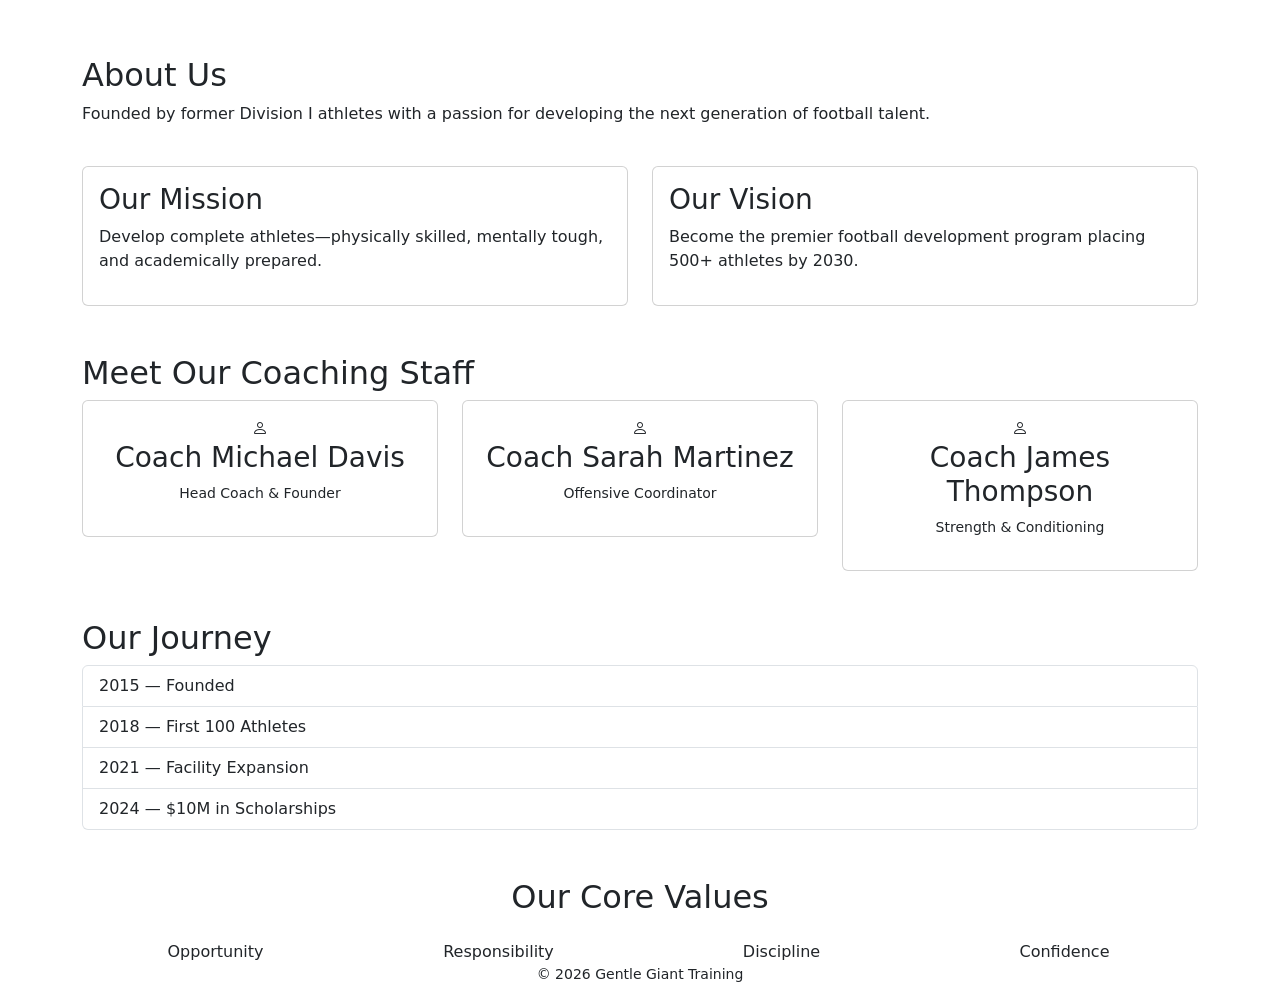
==== about.html @ e3b75d84 "creates the base of everything" ====
<!DOCTYPE html>
<html lang="en">
<head>
    <meta charset="UTF-8">
    <meta name="viewport" content="width=device-width, initial-scale=1.0">
    <title>Final-about-us</title>
    <link href="https://fonts.googleapis.com/css2?family=Inter:wght@300;400;600;700&display=swap" rel="stylesheet">
    <link href="https://cdn.jsdelivr.net/npm/bootstrap@5.3.3/dist/css/bootstrap.min.css" rel="stylesheet">
    <link href="https://cdn.jsdelivr.net/npm/bootstrap-icons@1.11.3/font/bootstrap-icons.css" rel="stylesheet">
</head>

<body>
    <nav class="navbar navbar-expand-lg">
  <div class="container">
    <a class="navbar-brand text-white fw-bold" href="index.html">The Gentle Giant</a>
  </div>
</nav>

<main class="section">
  <div class="container mw-900">
    <h2>About Us</h2>
    <p>Founded by former Division I athletes with a passion for developing the next generation of football talent.</p>

    <div class="row g-4 mt-2">
      <div class="col-md-6">
        <div class="card h-100"><div class="card-body"><h3>Our Mission</h3><p>Develop complete athletes—physically skilled, mentally tough, and academically prepared.</p></div></div>
      </div>
      <div class="col-md-6">
        <div class="card h-100"><div class="card-body"><h3>Our Vision</h3><p>Become the premier football development program placing 500+ athletes by 2030.</p></div></div>
      </div>
    </div>

    <h2 class="mt-5">Meet Our Coaching Staff</h2>
    <div class="row g-4">
      <div class="col-md-4"><div class="card text-center"><div class="card-body"><div class="icon mx-auto"><i class="bi bi-person"></i></div><h3>Coach Michael Davis</h3><p class="small">Head Coach & Founder</p></div></div></div>
      <div class="col-md-4"><div class="card text-center"><div class="card-body"><div class="icon mx-auto"><i class="bi bi-person"></i></div><h3>Coach Sarah Martinez</h3><p class="small">Offensive Coordinator</p></div></div></div>
      <div class="col-md-4"><div class="card text-center"><div class="card-body"><div class="icon mx-auto"><i class="bi bi-person"></i></div><h3>Coach James Thompson</h3><p class="small">Strength & Conditioning</p></div></div></div>
    </div>

    <h2 class="mt-5">Our Journey</h2>
    <ul class="list-group">
      <li class="list-group-item">2015 — Founded</li>
      <li class="list-group-item">2018 — First 100 Athletes</li>
      <li class="list-group-item">2021 — Facility Expansion</li>
      <li class="list-group-item">2024 — $10M in Scholarships</li>
    </ul>

    <h2 class="mt-5 text-center">Our Core Values</h2>
    <div class="row text-center g-3 mt-2">
      <div class="col">Opportunity</div>
      <div class="col">Responsibility</div>
      <div class="col">Discipline</div>
      <div class="col">Confidence</div>
    </div>
  </div>
</main>

<footer class="footer section-sm text-center"><div class="container"><div class="small">© 2026 Gentle Giant Training</div></div></footer>

</body>
</html>
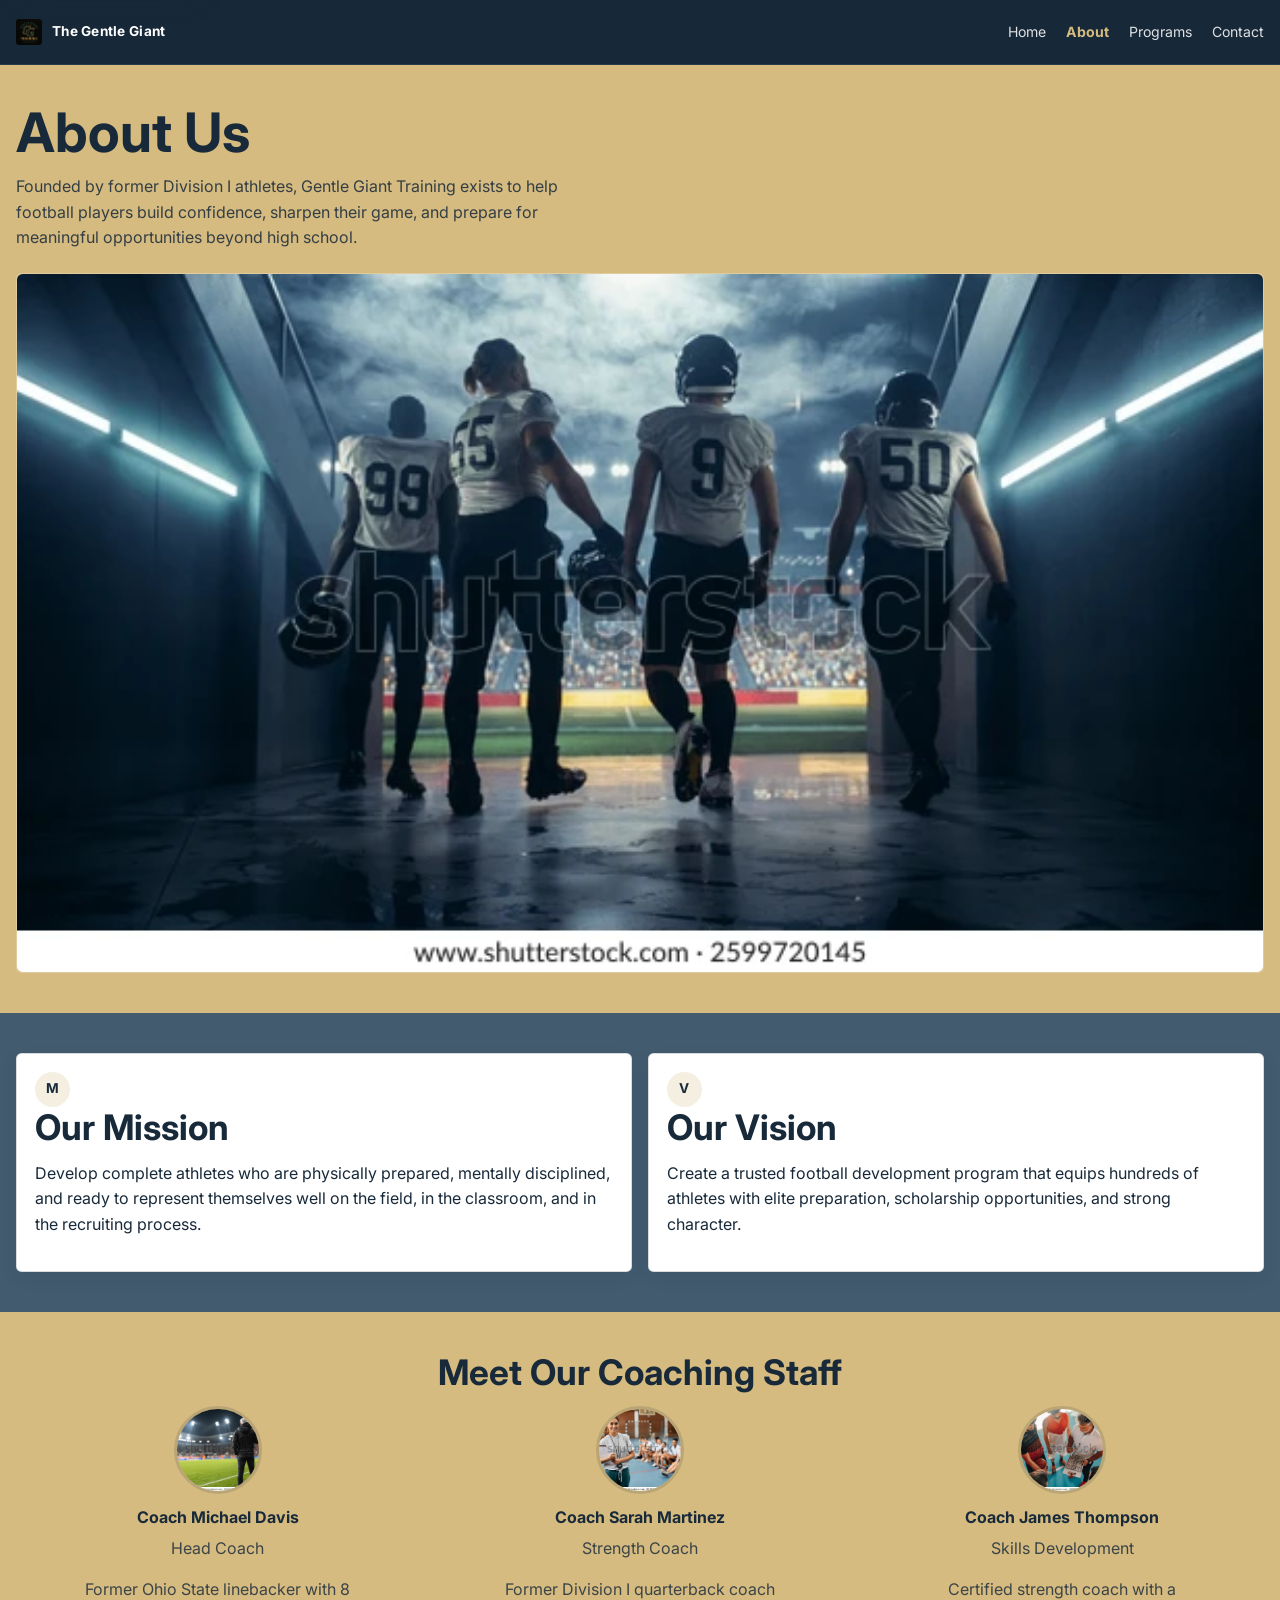
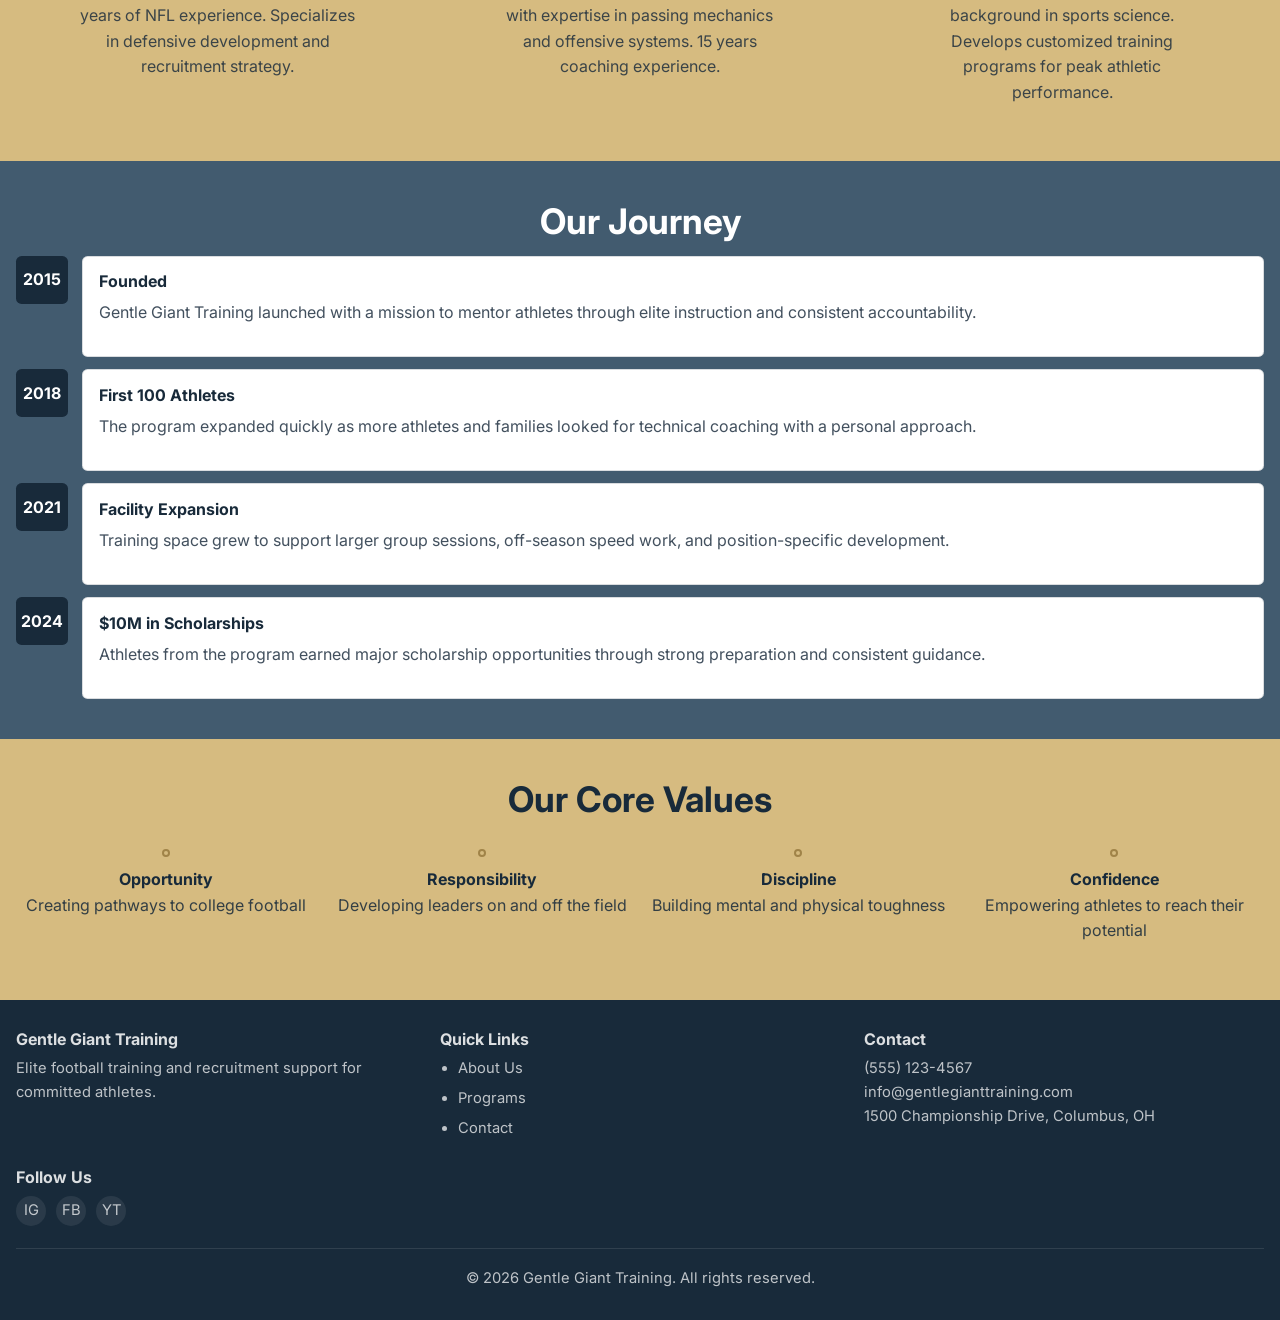
==== commit 5b7cbfbc: "adds a ton more content and fixes the placement of all the cards" ====
--- a/about.html
+++ b/about.html
@@ -1,61 +1,189 @@
-<!DOCTYPE html>
+﻿<!DOCTYPE html>
 <html lang="en">
 <head>
-    <meta charset="UTF-8">
-    <meta name="viewport" content="width=device-width, initial-scale=1.0">
-    <title>Final-about-us</title>
-    <link href="https://fonts.googleapis.com/css2?family=Inter:wght@300;400;600;700&display=swap" rel="stylesheet">
-    <link href="https://cdn.jsdelivr.net/npm/bootstrap@5.3.3/dist/css/bootstrap.min.css" rel="stylesheet">
-    <link href="https://cdn.jsdelivr.net/npm/bootstrap-icons@1.11.3/font/bootstrap-icons.css" rel="stylesheet">
+  <meta charset="UTF-8">
+  <meta name="viewport" content="width=device-width, initial-scale=1.0">
+  <title>About Us | Gentle Giant Training</title>
+  <meta name="description" content="Learn about Gentle Giant Training, our coaching mission, staff, athlete development philosophy, and core values.">
+  <link rel="preconnect" href="https://fonts.googleapis.com">
+  <link rel="preconnect" href="https://fonts.gstatic.com" crossorigin>
+  <link href="https://fonts.googleapis.com/css2?family=Inter:wght@400;500;600;700;800&display=swap" rel="stylesheet">
+  <link rel="stylesheet" href="css/main.css">
 </head>
+<body>
+  <a class="skip-link" href="#main-content">Skip to main content</a>
+  <header class="site-header">
+    <div class="header-inner">
+      <a class="brand" href="index.html" aria-label="Gentle Giant Training home">
+        <img src="images/gentlegiantlogo-og.jpg" alt="Gentle Giant Training logo">
+        <span>The Gentle Giant</span>
+      </a>
+      <button class="menu-toggle" type="button" aria-expanded="false" aria-controls="site-nav" aria-label="Open site navigation">
+        <span class="menu-toggle-line" aria-hidden="true"></span>
+      </button>
+      <nav id="site-nav" class="site-nav" aria-label="Primary navigation" data-open="false">
+        <ul>
+          <li><a href="index.html">Home</a></li>
+          <li><a aria-current="page" href="about.html">About</a></li>
+          <li><a href="programs.html">Programs</a></li>
+          <li><a href="contact.html">Contact</a></li>
+        </ul>
+      </nav>
+    </div>
+  </header>
 
-<body>
-    <nav class="navbar navbar-expand-lg">
-  <div class="container">
-    <a class="navbar-brand text-white fw-bold" href="index.html">The Gentle Giant</a>
-  </div>
-</nav>
+  <main id="main-content">
+    <section class="section band-accent">
+      <div class="container reveal">
+        <h1>About Us</h1>
+        <p class="lead">Founded by former Division I athletes, Gentle Giant Training exists to help football players build confidence, sharpen their game, and prepare for meaningful opportunities beyond high school.</p>
+        <div class="image-panel hero-strip reveal">
+          <img src="images/about-us-hero.webp" alt="Football athletes walking toward the field from a tunnel before competition">
+        </div>
+      </div>
+    </section>
 
-<main class="section">
-  <div class="container mw-900">
-    <h2>About Us</h2>
-    <p>Founded by former Division I athletes with a passion for developing the next generation of football talent.</p>
+    <section class="section band-dark">
+      <div class="container card-grid two-up">
+        <article class="card reveal">
+          <span class="icon-badge" aria-hidden="true">M</span>
+          <h2>Our Mission</h2>
+          <p>Develop complete athletes who are physically prepared, mentally disciplined, and ready to represent themselves well on the field, in the classroom, and in the recruiting process.</p>
+        </article>
+        <article class="card reveal">
+          <span class="icon-badge" aria-hidden="true">V</span>
+          <h2>Our Vision</h2>
+          <p>Create a trusted football development program that equips hundreds of athletes with elite preparation, scholarship opportunities, and strong character.</p>
+        </article>
+      </div>
+    </section>
 
-    <div class="row g-4 mt-2">
-      <div class="col-md-6">
-        <div class="card h-100"><div class="card-body"><h3>Our Mission</h3><p>Develop complete athletes—physically skilled, mentally tough, and academically prepared.</p></div></div>
+    <section class="section band-accent">
+      <div class="container">
+        <div class="section-centered reveal">
+          <h2>Meet Our Coaching Staff</h2>
+        </div>
+        <div class="coach-grid">
+          <article class="coach-card reveal">
+            <img src="images/coach-1.webp" alt="Head coach Michael Davis smiling in team gear">
+            <h3>Coach Michael Davis</h3>
+            <p>Head Coach</p>
+            <p>Former Ohio State linebacker with 8 years of NFL experience. Specializes in defensive development and recruitment strategy.</p>
+          </article>
+          <article class="coach-card reveal">
+            <img src="images/coach-2.webp" alt="Coach Sarah Martinez standing on the training field">
+            <h3>Coach Sarah Martinez</h3>
+            <p>Strength Coach</p>
+            <p>Former Division I quarterback coach with expertise in passing mechanics and offensive systems. 15 years coaching experience.</p>
+          </article>
+          <article class="coach-card reveal">
+            <img src="images/coach-3.webp" alt="Coach James Thompson leading a football drill session">
+            <h3>Coach James Thompson</h3>
+            <p>Skills Development</p>
+            <p>Certified strength coach with a background in sports science. Develops customized training programs for peak athletic performance.</p>
+          </article>
+        </div>
       </div>
-      <div class="col-md-6">
-        <div class="card h-100"><div class="card-body"><h3>Our Vision</h3><p>Become the premier football development program placing 500+ athletes by 2030.</p></div></div>
+    </section>
+
+    <section class="section band-dark">
+      <div class="container">
+        <div class="section-centered reveal">
+          <h2 class="section-title">Our Journey</h2>
+        </div>
+        <div class="timeline">
+          <article class="timeline-item reveal">
+            <div class="timeline-year">2015</div>
+            <div class="timeline-body">
+              <h3>Founded</h3>
+              <p>Gentle Giant Training launched with a mission to mentor athletes through elite instruction and consistent accountability.</p>
+            </div>
+          </article>
+          <article class="timeline-item reveal">
+            <div class="timeline-year">2018</div>
+            <div class="timeline-body">
+              <h3>First 100 Athletes</h3>
+              <p>The program expanded quickly as more athletes and families looked for technical coaching with a personal approach.</p>
+            </div>
+          </article>
+          <article class="timeline-item reveal">
+            <div class="timeline-year">2021</div>
+            <div class="timeline-body">
+              <h3>Facility Expansion</h3>
+              <p>Training space grew to support larger group sessions, off-season speed work, and position-specific development.</p>
+            </div>
+          </article>
+          <article class="timeline-item reveal">
+            <div class="timeline-year">2024</div>
+            <div class="timeline-body">
+              <h3>$10M in Scholarships</h3>
+              <p>Athletes from the program earned major scholarship opportunities through strong preparation and consistent guidance.</p>
+            </div>
+          </article>
+        </div>
       </div>
+    </section>
+
+    <section class="section band-accent">
+      <div class="container">
+        <div class="section-centered reveal">
+          <h2>Our Core Values</h2>
+        </div>
+        <div class="values-grid">
+          <div class="value-item reveal">
+            <strong>Opportunity</strong>
+            <p>Creating pathways to college football</p>
+          </div>
+          <div class="value-item reveal">
+            <strong>Responsibility</strong>
+            <p>Developing leaders on and off the field</p>
+          </div>
+          <div class="value-item reveal">
+            <strong>Discipline</strong>
+            <p>Building mental and physical toughness</p>
+          </div>
+          <div class="value-item reveal">
+            <strong>Confidence</strong>
+            <p>Empowering athletes to reach their potential</p>
+          </div>
+        </div>
+      </div>
+    </section>
+  </main>
+
+  <footer class="footer section-tight">
+    <div class="container footer-grid four-up">
+      <section>
+        <h2 class="visually-hidden">Company information</h2>
+        <h3>Gentle Giant Training</h3>
+        <p>Elite football training and recruitment support for committed athletes.</p>
+      </section>
+      <nav aria-label="Footer navigation">
+        <h3>Quick Links</h3>
+        <ul class="footer-links">
+          <li><a href="about.html">About Us</a></li>
+          <li><a href="programs.html">Programs</a></li>
+          <li><a href="contact.html">Contact</a></li>
+        </ul>
+      </nav>
+      <section>
+        <h3>Contact</h3>
+        <p><a href="tel:5551234567">(555) 123-4567</a><br><a href="mailto:info@gentlegianttraining.com">info@gentlegianttraining.com</a><br>1500 Championship Drive, Columbus, OH</p>
+      </section>
+      <section>
+        <h3>Follow Us</h3>
+        <ul class="social-list" aria-label="Social media links">
+          <li><a href="#" aria-label="Instagram">IG</a></li>
+          <li><a href="#" aria-label="Facebook">FB</a></li>
+          <li><a href="#" aria-label="YouTube">YT</a></li>
+        </ul>
+      </section>
     </div>
+    <div class="container copyright">
+      <small>&copy; 2026 Gentle Giant Training. All rights reserved.</small>
+    </div>
+  </footer>
 
-    <h2 class="mt-5">Meet Our Coaching Staff</h2>
-    <div class="row g-4">
-      <div class="col-md-4"><div class="card text-center"><div class="card-body"><div class="icon mx-auto"><i class="bi bi-person"></i></div><h3>Coach Michael Davis</h3><p class="small">Head Coach & Founder</p></div></div></div>
-      <div class="col-md-4"><div class="card text-center"><div class="card-body"><div class="icon mx-auto"><i class="bi bi-person"></i></div><h3>Coach Sarah Martinez</h3><p class="small">Offensive Coordinator</p></div></div></div>
-      <div class="col-md-4"><div class="card text-center"><div class="card-body"><div class="icon mx-auto"><i class="bi bi-person"></i></div><h3>Coach James Thompson</h3><p class="small">Strength & Conditioning</p></div></div></div>
-    </div>
-
-    <h2 class="mt-5">Our Journey</h2>
-    <ul class="list-group">
-      <li class="list-group-item">2015 — Founded</li>
-      <li class="list-group-item">2018 — First 100 Athletes</li>
-      <li class="list-group-item">2021 — Facility Expansion</li>
-      <li class="list-group-item">2024 — $10M in Scholarships</li>
-    </ul>
-
-    <h2 class="mt-5 text-center">Our Core Values</h2>
-    <div class="row text-center g-3 mt-2">
-      <div class="col">Opportunity</div>
-      <div class="col">Responsibility</div>
-      <div class="col">Discipline</div>
-      <div class="col">Confidence</div>
-    </div>
-  </div>
-</main>
-
-<footer class="footer section-sm text-center"><div class="container"><div class="small">© 2026 Gentle Giant Training</div></div></footer>
-
+  <script src="javascript/main.js"></script>
 </body>
-</html>+</html>
--- a/css/main.css
+++ b/css/main.css
@@ -0,0 +1,859 @@
+:root {
+  --primary: #182A3A;
+  --secondary: #425B6F;
+  --accent: #D6BB80;
+  --accent-dark: #A08348;
+  --white: #FFFFFF;
+  --muted: #7A7E74;
+  --surface: #F8F8F6;
+  --border: rgba(24, 42, 58, 0.16);
+  --shadow: 0 12px 30px rgba(24, 42, 58, 0.14);
+  --radius: 0.35rem;
+  --container: min(92rem, calc(100% - 2rem));
+}
+
+*,
+*::before,
+*::after {
+  box-sizing: border-box;
+}
+
+html {
+  scroll-behavior: smooth;
+}
+
+body {
+  margin: 0;
+  font-family: "Inter", sans-serif;
+  background: var(--primary);
+  color: var(--primary);
+  line-height: 1.6;
+}
+
+img {
+  display: block;
+  max-width: 100%;
+}
+
+a {
+  color: inherit;
+}
+
+a:hover {
+  color: var(--accent-dark);
+}
+
+:focus-visible {
+  outline: 3px solid var(--accent-dark);
+  outline-offset: 3px;
+}
+
+.visually-hidden {
+  position: absolute;
+  width: 1px;
+  height: 1px;
+  padding: 0;
+  margin: -1px;
+  overflow: hidden;
+  clip: rect(0, 0, 0, 0);
+  white-space: nowrap;
+  border: 0;
+}
+
+.skip-link {
+  position: absolute;
+  left: 1rem;
+  top: -4rem;
+  z-index: 1000;
+  padding: 0.75rem 1rem;
+  background: var(--white);
+  color: var(--primary);
+  border-radius: var(--radius);
+  text-decoration: none;
+  box-shadow: var(--shadow);
+}
+
+.skip-link:focus {
+  top: 1rem;
+}
+
+.site-header {
+  position: sticky;
+  top: 0;
+  z-index: 20;
+  background: rgba(24, 42, 58, 0.98);
+  border-bottom: 1px solid rgba(255, 255, 255, 0.08);
+}
+
+.header-inner,
+.container {
+  width: var(--container);
+  margin: 0 auto;
+}
+
+.header-inner {
+  display: flex;
+  align-items: center;
+  justify-content: space-between;
+  gap: 1rem;
+  min-height: 4rem;
+}
+
+.brand {
+  display: inline-flex;
+  align-items: center;
+  gap: 0.6rem;
+  text-decoration: none;
+  font-size: 0.85rem;
+  font-weight: 700;
+  letter-spacing: 0.02em;
+  color: var(--white);
+}
+
+.brand img {
+  width: 1.65rem;
+  border-radius: 0.2rem;
+}
+
+.menu-toggle {
+  display: inline-flex;
+  align-items: center;
+  justify-content: center;
+  width: 2.75rem;
+  height: 2.75rem;
+  padding: 0;
+  border: 1px solid rgba(255, 255, 255, 0.22);
+  border-radius: var(--radius);
+  background: transparent;
+  color: var(--white);
+}
+
+.menu-toggle-line {
+  display: block;
+  width: 1.25rem;
+  height: 2px;
+  background: currentColor;
+  position: relative;
+}
+
+.menu-toggle-line::before,
+.menu-toggle-line::after {
+  content: "";
+  position: absolute;
+  left: 0;
+  width: 1.25rem;
+  height: 2px;
+  background: currentColor;
+}
+
+.menu-toggle-line::before {
+  top: -0.35rem;
+}
+
+.menu-toggle-line::after {
+  top: 0.35rem;
+}
+
+.site-nav {
+  position: absolute;
+  top: calc(100% + 1px);
+  left: 0;
+  right: 0;
+  background: var(--primary);
+  border-bottom: 1px solid rgba(255, 255, 255, 0.08);
+  display: none;
+}
+
+.site-nav[data-open="true"] {
+  display: block;
+}
+
+.site-nav ul {
+  list-style: none;
+  margin: 0;
+  padding: 0.5rem 1rem 1rem;
+}
+
+.site-nav a {
+  display: block;
+  padding: 0.75rem 0;
+  font-size: 0.92rem;
+  text-decoration: none;
+  color: rgba(255, 255, 255, 0.86);
+}
+
+.site-nav a[aria-current="page"] {
+  font-weight: 700;
+  color: var(--accent);
+}
+
+.hero,
+.hero-banner,
+.band-accent {
+  background: var(--accent);
+}
+
+.band-dark {
+  background: var(--secondary);
+  color: var(--white);
+}
+
+.band-dark h1,
+.band-dark h2,
+.band-dark h3,
+.band-dark h4,
+.band-dark p,
+.band-dark li,
+.band-dark summary,
+.band-dark label,
+.band-dark strong,
+.band-dark span {
+  color: inherit;
+}
+
+.footer {
+  background: var(--primary);
+  color: rgba(255, 255, 255, 0.85);
+}
+
+.hero {
+  padding: 2.75rem 0 2.25rem;
+}
+
+.hero-grid {
+  display: grid;
+  gap: 1.5rem;
+  align-items: center;
+}
+
+.eyebrow {
+  display: inline-block;
+  margin-bottom: 0.6rem;
+  font-size: 0.78rem;
+  font-weight: 700;
+  text-transform: uppercase;
+  letter-spacing: 0.12em;
+  color: var(--accent-dark);
+}
+
+h1,
+h2,
+h3,
+h4,
+p {
+  margin-top: 0;
+}
+
+h1 {
+  margin-bottom: 0.85rem;
+  font-size: clamp(2rem, 5vw, 3.4rem);
+  line-height: 1.02;
+}
+
+h2 {
+  margin-bottom: 0.85rem;
+  font-size: clamp(1.45rem, 3vw, 2.2rem);
+  line-height: 1.15;
+}
+
+h3 {
+  margin-bottom: 0.55rem;
+  font-size: 1rem;
+  line-height: 1.25;
+}
+
+.lead {
+  max-width: 36rem;
+  color: rgba(24, 42, 58, 0.82);
+}
+
+.band-dark .lead {
+  color: rgba(255, 255, 255, 0.86);
+}
+
+.section {
+  padding: 2.5rem 0;
+}
+
+.section-tight {
+  padding: 1.8rem 0;
+}
+
+.section-title,
+.section-intro,
+.section-centered {
+  text-align: center;
+}
+
+.section-intro {
+  max-width: 44rem;
+  margin: 0 auto 1.4rem;
+  color: rgba(255, 255, 255, 0.82);
+}
+
+.band-accent .section-intro,
+.band-accent .section-title {
+  color: var(--primary);
+}
+
+.band-accent p,
+.band-accent li,
+.band-accent label,
+.band-accent summary {
+  color: rgba(24, 42, 58, 0.86);
+}
+
+.button,
+button,
+input,
+textarea,
+summary {
+  font: inherit;
+}
+
+.button {
+  display: inline-flex;
+  align-items: center;
+  justify-content: center;
+  min-width: 8rem;
+  padding: 0.8rem 1.25rem;
+  border: 1px solid transparent;
+  border-radius: 0.3rem;
+  background: var(--secondary);
+  color: var(--white);
+  text-decoration: none;
+  font-weight: 600;
+  transition: transform 180ms ease, background-color 180ms ease, border-color 180ms ease;
+}
+
+.button:hover,
+.button:focus-visible {
+  background: var(--primary);
+  color: var(--white);
+  transform: translateY(-1px);
+}
+
+.button-secondary {
+  background: var(--accent);
+  color: var(--primary);
+  border-color: rgba(24, 42, 58, 0.18);
+}
+
+.button-secondary:hover,
+.button-secondary:focus-visible {
+  background: var(--accent-dark);
+  color: var(--white);
+}
+
+.card-grid {
+  display: grid;
+  gap: 1rem;
+}
+
+.card {
+  background: var(--white);
+  border: 1px solid var(--border);
+  border-radius: var(--radius);
+  padding: 1.1rem;
+  box-shadow: 0 6px 16px rgba(24, 42, 58, 0.08);
+  color: var(--primary);
+}
+
+.band-dark .card,
+.band-dark .card h1,
+.band-dark .card h2,
+.band-dark .card h3,
+.band-dark .card h4,
+.band-dark .card p,
+.band-dark .card li,
+.band-dark .card summary,
+.band-dark .card label,
+.band-dark .card strong,
+.band-dark .card span {
+  color: var(--primary);
+}
+
+.feature-card,
+.program-card,
+.testimonial-card,
+.schedule-card,
+.pricing-card,
+.contact-card {
+  height: 100%;
+}
+
+.icon-badge {
+  width: 2.2rem;
+  height: 2.2rem;
+  display: inline-grid;
+  place-items: center;
+  border-radius: 50%;
+  background: rgba(214, 187, 128, 0.24);
+  color: var(--accent-dark);
+  font-size: 0.85rem;
+  font-weight: 700;
+}
+
+.stats {
+  display: grid;
+  gap: 1rem;
+  text-align: center;
+}
+
+.stat strong {
+  display: block;
+  font-size: clamp(1.5rem, 3vw, 2rem);
+}
+
+.stat span {
+  color: rgba(24, 42, 58, 0.72);
+  font-size: 0.92rem;
+}
+
+.band-dark .stat span {
+  color: rgba(255, 255, 255, 0.78);
+}
+
+.hero-media img,
+.image-panel img {
+  width: 100%;
+  height: 100%;
+  object-fit: cover;
+  border-radius: var(--radius);
+}
+
+.hero-media {
+  min-height: 16rem;
+  border: 4px solid rgba(255, 255, 255, 0.45);
+  border-radius: calc(var(--radius) + 0.1rem);
+  overflow: hidden;
+  box-shadow: var(--shadow);
+}
+
+.coach-grid {
+  display: grid;
+  gap: 1.2rem;
+  text-align: center;
+}
+
+.coach-card {
+  background: transparent;
+  border: 0;
+  box-shadow: none;
+  color: inherit;
+  padding: 0;
+}
+
+.coach-card img {
+  width: 5.5rem;
+  height: 5.5rem;
+  margin: 0 auto 0.8rem;
+  border-radius: 50%;
+  object-fit: cover;
+  border: 3px solid rgba(24, 42, 58, 0.15);
+}
+
+.coach-card p {
+  max-width: 18rem;
+  margin-left: auto;
+  margin-right: auto;
+  color: rgba(24, 42, 58, 0.82);
+}
+
+.timeline {
+  display: grid;
+  gap: 0.8rem;
+}
+
+.timeline-item {
+  display: grid;
+  grid-template-columns: 3.25rem 1fr;
+  gap: 0.85rem;
+  align-items: start;
+}
+
+.timeline-year {
+  display: inline-flex;
+  align-items: center;
+  justify-content: center;
+  min-height: 3rem;
+  background: var(--primary);
+  color: var(--white);
+  border-radius: var(--radius);
+  font-weight: 700;
+}
+
+.timeline-body {
+  background: var(--white);
+  color: var(--primary);
+  border: 1px solid var(--border);
+  border-radius: var(--radius);
+  padding: 0.9rem 1rem;
+}
+
+.values-grid {
+  display: grid;
+  gap: 1rem;
+  text-align: center;
+}
+
+.value-item {
+  position: relative;
+  padding-top: 1rem;
+}
+
+.value-item::before {
+  content: "";
+  display: block;
+  width: 0.5rem;
+  height: 0.5rem;
+  margin: 0 auto 0.65rem;
+  border: 2px solid var(--accent-dark);
+  border-radius: 50%;
+}
+
+.image-panel {
+  min-height: 13rem;
+  overflow: hidden;
+  border-radius: var(--radius);
+  border: 1px solid rgba(255, 255, 255, 0.24);
+}
+
+.hero-strip {
+  min-height: 18rem;
+  margin-top: 1.4rem;
+}
+
+.checklist,
+.footer-links {
+  margin: 0;
+  padding-left: 1.1rem;
+}
+
+.checklist li + li,
+.footer-links li + li {
+  margin-top: 0.4rem;
+}
+
+.pricing-grid {
+  display: grid;
+  gap: 1rem;
+}
+
+.pricing-card {
+  display: flex;
+  flex-direction: column;
+  justify-content: space-between;
+}
+
+.pricing-card.featured {
+  border-color: rgba(160, 131, 72, 0.6);
+  box-shadow: 0 10px 22px rgba(160, 131, 72, 0.18);
+}
+
+.price {
+  display: flex;
+  align-items: baseline;
+  gap: 0.3rem;
+  margin-bottom: 1rem;
+}
+
+.price strong {
+  font-size: 2rem;
+}
+
+.price span {
+  color: rgba(24, 42, 58, 0.64);
+}
+
+.form-grid {
+  display: grid;
+  gap: 0.9rem;
+}
+
+.field-row {
+  display: grid;
+  gap: 0.9rem;
+}
+
+label {
+  display: block;
+  margin-bottom: 0.35rem;
+  font-size: 0.92rem;
+  font-weight: 600;
+}
+
+input,
+textarea {
+  width: 100%;
+  padding: 0.8rem 0.9rem;
+  border: 1px solid rgba(24, 42, 58, 0.24);
+  border-radius: 0.3rem;
+  background: var(--white);
+  color: var(--primary);
+}
+
+textarea {
+  min-height: 8rem;
+  resize: vertical;
+}
+
+.checkbox-row {
+  display: flex;
+  align-items: flex-start;
+  gap: 0.65rem;
+}
+
+.checkbox-row input {
+  width: auto;
+  margin-top: 0.2rem;
+}
+
+.checkbox-row label,
+.contact-card p,
+.program-card p,
+.program-card li,
+.schedule-card p,
+.pricing-card li,
+.testimonial-card span,
+.timeline-body p {
+  color: rgba(24, 42, 58, 0.82);
+}
+
+.map-frame {
+  width: 100%;
+  min-height: 14rem;
+  border: 0;
+  border-radius: var(--radius);
+  background: var(--surface);
+}
+
+.faq-list {
+  display: grid;
+  gap: 0.6rem;
+}
+
+.faq-item {
+  background: var(--white);
+  border: 1px solid rgba(24, 42, 58, 0.14);
+  border-radius: var(--radius);
+  overflow: hidden;
+}
+
+.faq-item summary {
+  list-style: none;
+  cursor: pointer;
+  padding: 0.9rem 1rem;
+  font-weight: 600;
+  background: var(--white);
+  color: var(--primary);
+}
+
+.faq-item summary::-webkit-details-marker {
+  display: none;
+}
+
+.faq-item p {
+  padding: 0 1rem 1rem;
+  margin-bottom: 0;
+  color: rgba(24, 42, 58, 0.82);
+}
+
+.testimonial-card {
+  display: grid;
+  gap: 0.9rem;
+}
+
+.testimonial-meta {
+  display: flex;
+  align-items: center;
+  gap: 0.8rem;
+}
+
+.testimonial-meta img {
+  width: 3rem;
+  height: 3rem;
+  border-radius: 50%;
+  object-fit: cover;
+}
+
+.hours-list {
+  display: grid;
+  gap: 0.45rem;
+}
+
+.hours-item {
+  display: flex;
+  justify-content: space-between;
+  gap: 1rem;
+  border-bottom: 1px solid rgba(24, 42, 58, 0.08);
+  padding-bottom: 0.45rem;
+}
+
+.hours-item:last-child {
+  border-bottom: 0;
+  padding-bottom: 0;
+}
+
+.footer-grid {
+  display: grid;
+  gap: 1.5rem;
+}
+
+.footer small,
+.footer p,
+.footer li {
+  color: rgba(255, 255, 255, 0.72);
+  font-size: 0.92rem;
+}
+
+.footer a {
+  text-decoration: none;
+}
+
+.social-list {
+  display: flex;
+  gap: 0.6rem;
+  padding: 0;
+  margin: 0;
+  list-style: none;
+}
+
+.social-list a {
+  width: 1.9rem;
+  height: 1.9rem;
+  display: inline-grid;
+  place-items: center;
+  border-radius: 50%;
+  background: rgba(255, 255, 255, 0.08);
+}
+
+.copyright {
+  margin-top: 1.4rem;
+  padding-top: 1rem;
+  border-top: 1px solid rgba(255, 255, 255, 0.1);
+  text-align: center;
+}
+
+.reveal {
+  opacity: 0;
+  transform: translateY(20px);
+  transition: opacity 400ms ease, transform 400ms ease;
+}
+
+.reveal.is-visible {
+  opacity: 1;
+  transform: translateY(0);
+}
+
+@media (prefers-reduced-motion: reduce) {
+  html {
+    scroll-behavior: auto;
+  }
+
+  *,
+  *::before,
+  *::after {
+    animation: none !important;
+    transition: none !important;
+  }
+
+  .reveal {
+    opacity: 1;
+    transform: none;
+  }
+}
+
+@media (min-width: 480px) {
+  .card-grid.two-up,
+  .stats,
+  .values-grid,
+  .pricing-grid,
+  .field-row,
+  .footer-grid {
+    grid-template-columns: repeat(2, minmax(0, 1fr));
+  }
+
+  .coach-grid {
+    grid-template-columns: repeat(2, minmax(0, 1fr));
+  }
+}
+
+@media (min-width: 769px) {
+  .menu-toggle {
+    display: none;
+  }
+
+  .site-nav {
+    position: static;
+    display: block;
+    background: transparent;
+    border-bottom: 0;
+  }
+
+  .site-nav ul {
+    display: flex;
+    align-items: center;
+    gap: 1.25rem;
+    padding: 0;
+  }
+
+  .site-nav a {
+    padding: 0;
+    font-size: 0.88rem;
+  }
+
+  .hero-grid,
+  .card-grid.three-up,
+  .pricing-grid,
+  .footer-grid.four-up {
+    grid-template-columns: repeat(3, minmax(0, 1fr));
+  }
+
+  .hero-grid {
+    grid-template-columns: minmax(0, 1.05fr) minmax(18rem, 0.95fr);
+  }
+
+  .card-grid.four-up,
+  .stats,
+  .values-grid {
+    grid-template-columns: repeat(4, minmax(0, 1fr));
+  }
+
+  .coach-grid {
+    grid-template-columns: repeat(3, minmax(0, 1fr));
+  }
+
+  .program-layout,
+  .contact-layout {
+    display: grid;
+    grid-template-columns: minmax(0, 1.5fr) minmax(16rem, 0.9fr);
+    gap: 1rem;
+    align-items: start;
+  }
+
+  .contact-layout {
+    grid-template-columns: minmax(0, 1.45fr) minmax(15rem, 0.72fr);
+  }
+}
+
+@media (max-width: 479px) {
+  .header-inner,
+  .container {
+    width: min(100% - 1rem, 40rem);
+  }
+
+  .hero {
+    padding-top: 2rem;
+  }
+
+  .timeline-item {
+    grid-template-columns: 1fr;
+  }
+
+  .timeline-year {
+    min-height: 2.5rem;
+    justify-content: flex-start;
+    padding: 0 1rem;
+  }
+}
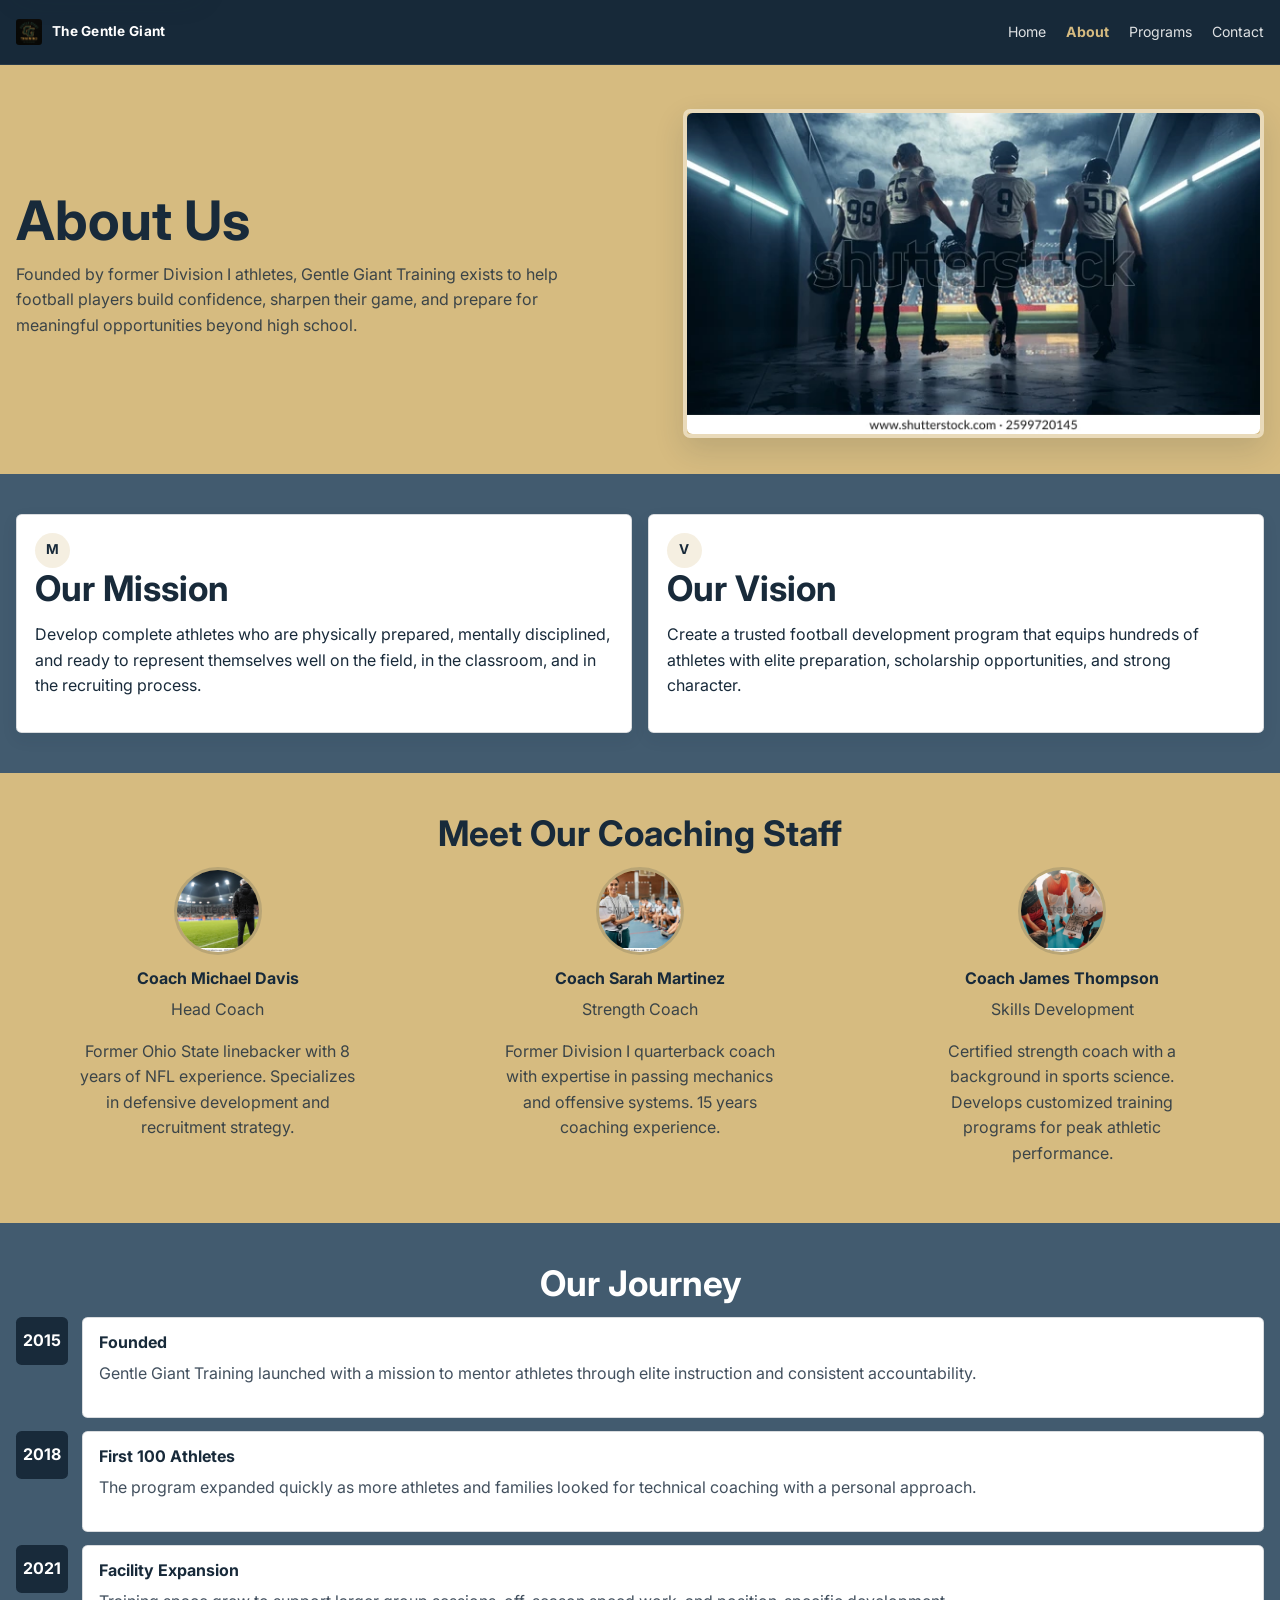
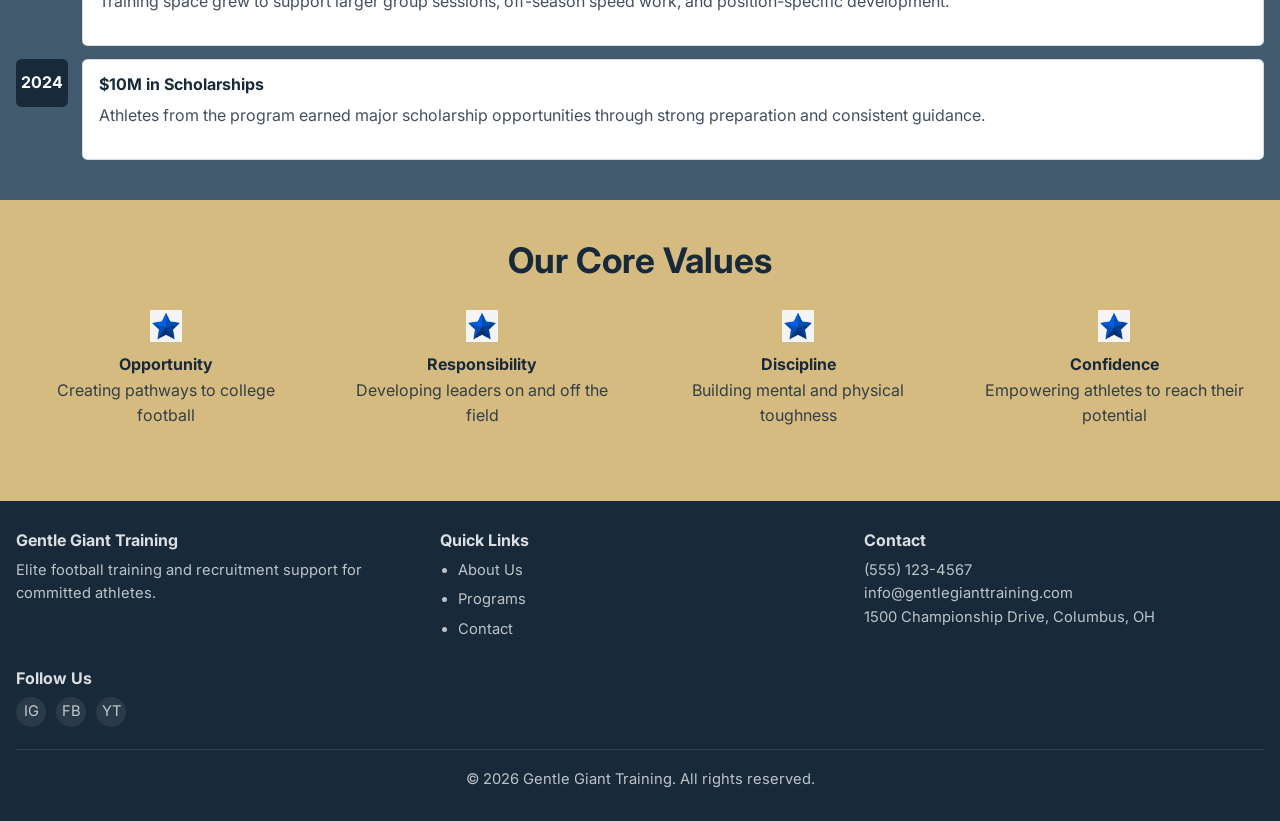
==== commit c1ba8fc6: "changes the picture placements and adds the blue star png" ====
--- a/about.html
+++ b/about.html
@@ -33,11 +33,13 @@
   </header>
 
   <main id="main-content">
-    <section class="section band-accent">
-      <div class="container reveal">
-        <h1>About Us</h1>
-        <p class="lead">Founded by former Division I athletes, Gentle Giant Training exists to help football players build confidence, sharpen their game, and prepare for meaningful opportunities beyond high school.</p>
-        <div class="image-panel hero-strip reveal">
+    <section class="hero">
+      <div class="container hero-grid">
+        <div class="reveal">
+          <h1>About Us</h1>
+          <p class="lead">Founded by former Division I athletes, Gentle Giant Training exists to help football players build confidence, sharpen their game, and prepare for meaningful opportunities beyond high school.</p>
+        </div>
+        <div class="hero-media reveal">
           <img src="images/about-us-hero.webp" alt="Football athletes walking toward the field from a tunnel before competition">
         </div>
       </div>
@@ -131,18 +133,22 @@
         </div>
         <div class="values-grid">
           <div class="value-item reveal">
+            <img class="value-icon" src="images/blue-star.png" alt="" aria-hidden="true">
             <strong>Opportunity</strong>
             <p>Creating pathways to college football</p>
           </div>
           <div class="value-item reveal">
+            <img class="value-icon" src="images/blue-star.png" alt="" aria-hidden="true">
             <strong>Responsibility</strong>
             <p>Developing leaders on and off the field</p>
           </div>
           <div class="value-item reveal">
+            <img class="value-icon" src="images/blue-star.png" alt="" aria-hidden="true">
             <strong>Discipline</strong>
             <p>Building mental and physical toughness</p>
           </div>
           <div class="value-item reveal">
+            <img class="value-icon" src="images/blue-star.png" alt="" aria-hidden="true">
             <strong>Confidence</strong>
             <p>Empowering athletes to reach their potential</p>
           </div>
--- a/css/main.css
+++ b/css/main.css
@@ -430,6 +430,27 @@
   box-shadow: var(--shadow);
 }
 
+.program-visual {
+  max-width: 70rem;
+  min-height: clamp(13rem, 32vw, 25rem);
+  margin: 0 auto 2rem;
+  box-shadow: var(--shadow);
+}
+
+.programs-grid {
+  max-width: 70rem;
+  margin: 0 auto;
+}
+
+.schedule-grid {
+  max-width: 70rem;
+  margin: 0 auto;
+}
+
+.schedule-card {
+  min-height: 100%;
+}
+
 .coach-grid {
   display: grid;
   gap: 1.2rem;
@@ -499,17 +520,15 @@
 
 .value-item {
   position: relative;
-  padding-top: 1rem;
-}
-
-.value-item::before {
-  content: "";
+  padding: 1rem;
+}
+
+.value-icon {
   display: block;
-  width: 0.5rem;
-  height: 0.5rem;
+  width: 2rem;
+  height: 2rem;
   margin: 0 auto 0.65rem;
-  border: 2px solid var(--accent-dark);
-  border-radius: 50%;
+  object-fit: contain;
 }
 
 .image-panel {
@@ -517,11 +536,6 @@
   overflow: hidden;
   border-radius: var(--radius);
   border: 1px solid rgba(255, 255, 255, 0.24);
-}
-
-.hero-strip {
-  min-height: 18rem;
-  margin-top: 1.4rem;
 }
 
 .checklist,
@@ -824,16 +838,15 @@
     grid-template-columns: repeat(3, minmax(0, 1fr));
   }
 
-  .program-layout,
   .contact-layout {
     display: grid;
-    grid-template-columns: minmax(0, 1.5fr) minmax(16rem, 0.9fr);
+    grid-template-columns: minmax(0, 1.45fr) minmax(15rem, 0.72fr);
     gap: 1rem;
     align-items: start;
   }
 
-  .contact-layout {
-    grid-template-columns: minmax(0, 1.45fr) minmax(15rem, 0.72fr);
+  .schedule-grid {
+    grid-template-columns: repeat(2, minmax(0, 1fr));
   }
 }
 
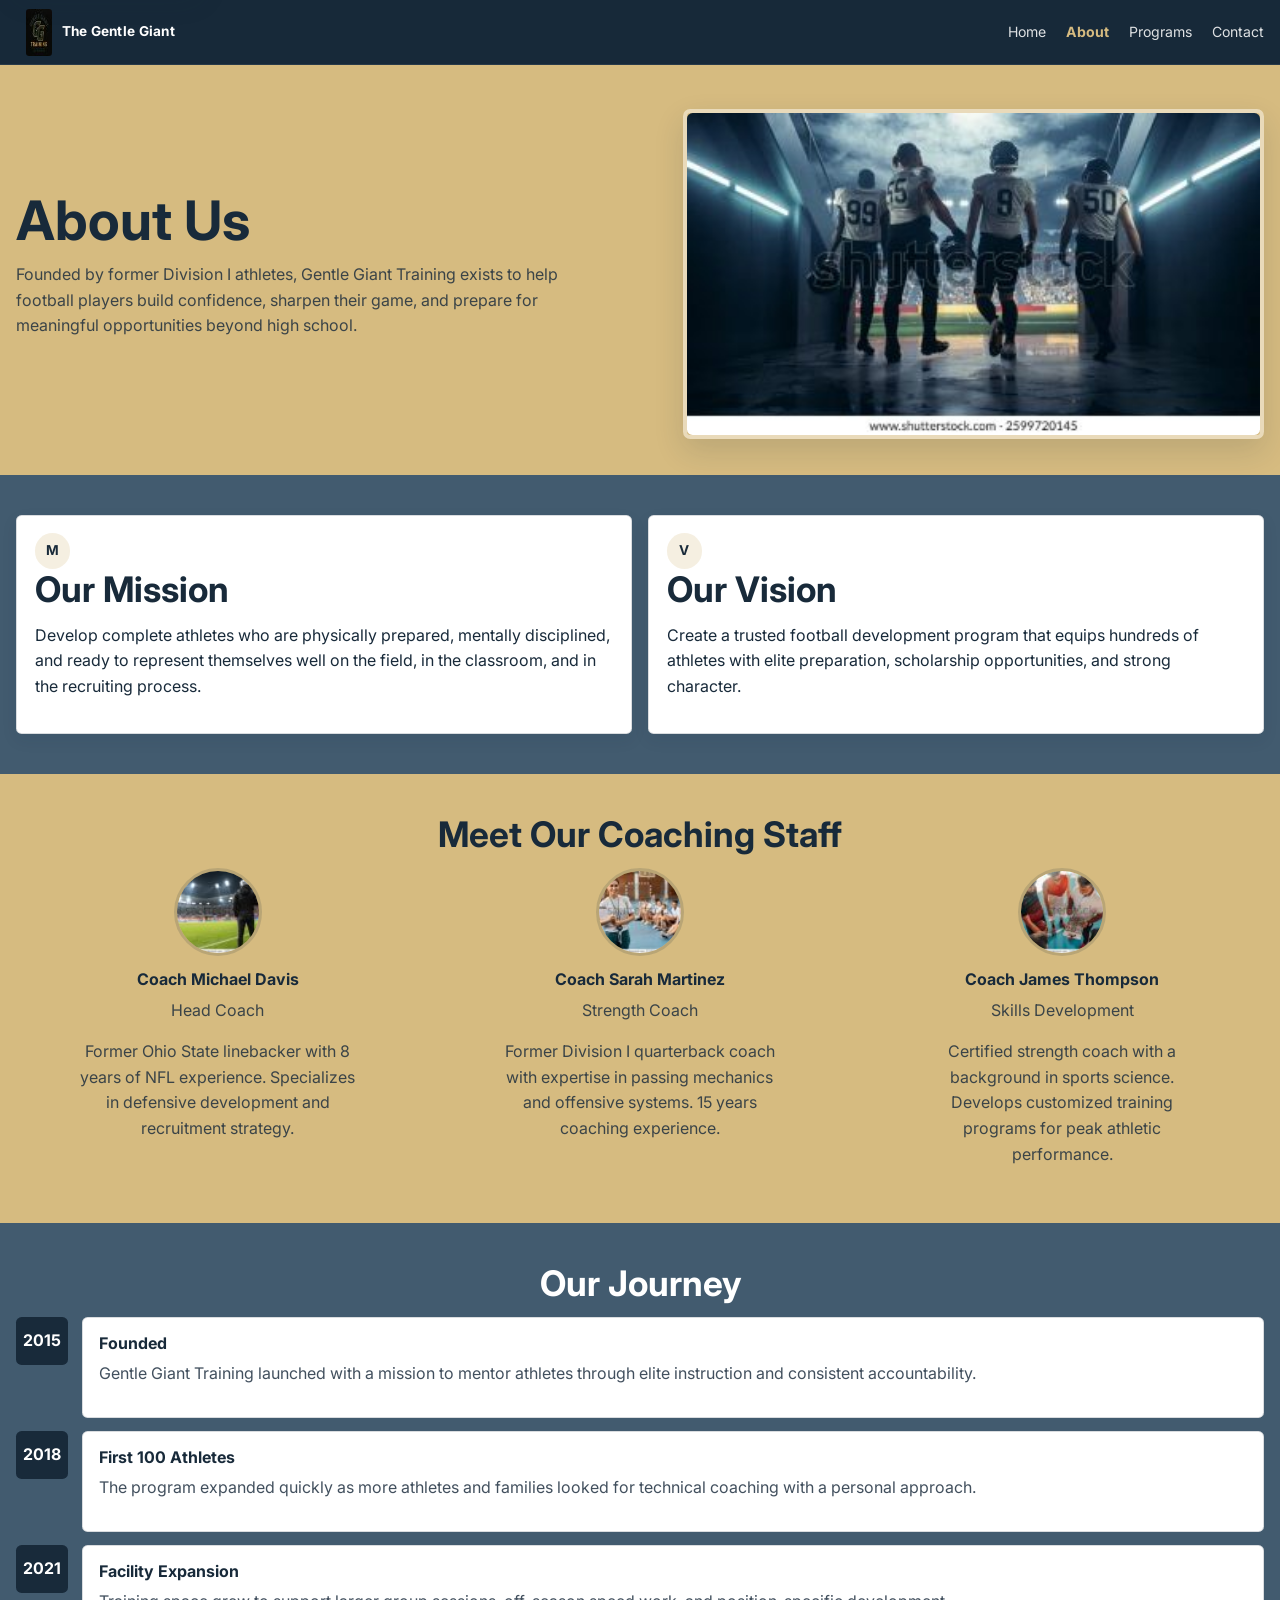
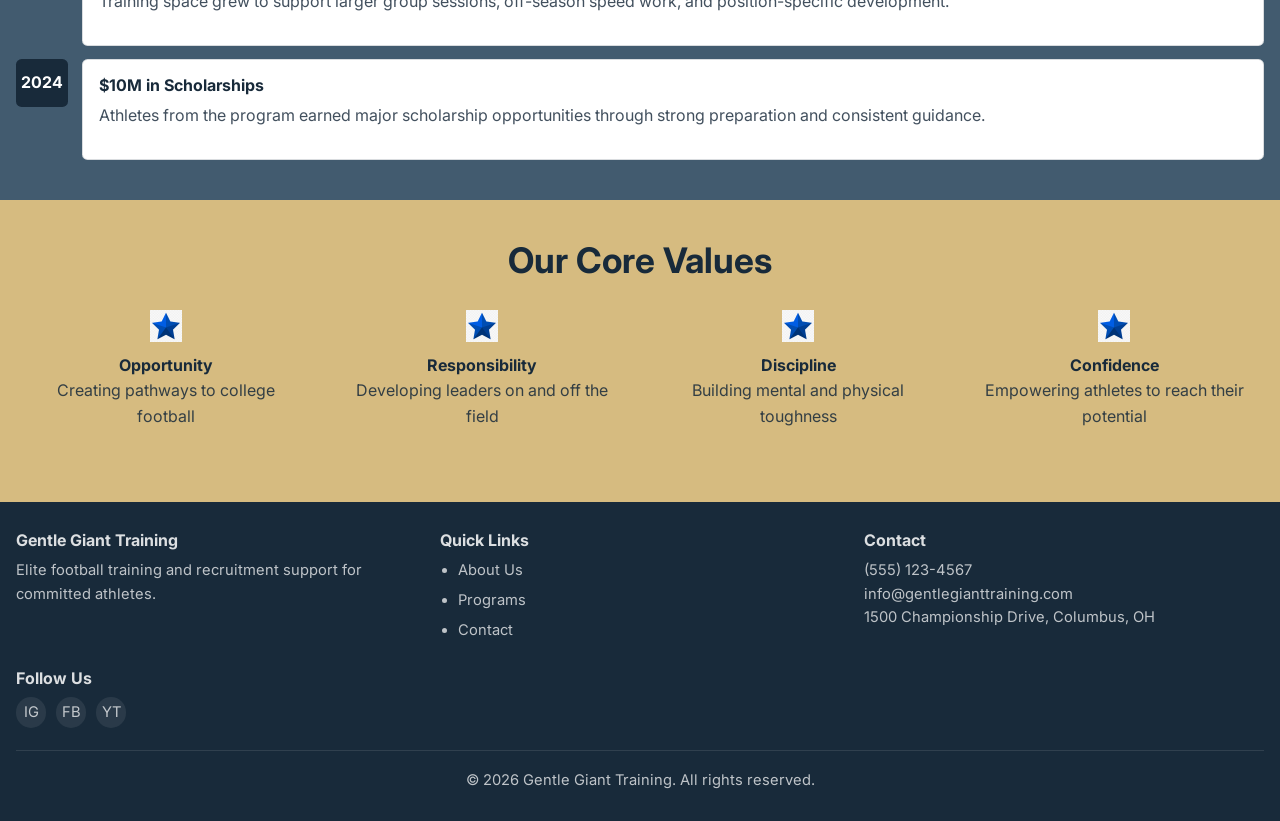
==== commit 419d6b6b: "creates and adds all the images in different sizes and resolutions for different media queries" ====
--- a/about.html
+++ b/about.html
@@ -15,7 +15,10 @@
   <header class="site-header">
     <div class="header-inner">
       <a class="brand" href="index.html" aria-label="Gentle Giant Training home">
-        <img src="images/gentlegiantlogo-og.jpg" alt="Gentle Giant Training logo">
+        <picture>
+          <source srcset="images/gentlegiantlogo-48.jpg 48w, images/gentlegiantlogo-96.jpg 96w" sizes="32px">
+          <img src="images/gentlegiantlogo-48.jpg" width="48" height="47" alt="Gentle Giant Training logo">
+        </picture>
         <span>The Gentle Giant</span>
       </a>
       <button class="menu-toggle" type="button" aria-expanded="false" aria-controls="site-nav" aria-label="Open site navigation">
@@ -40,7 +43,11 @@
           <p class="lead">Founded by former Division I athletes, Gentle Giant Training exists to help football players build confidence, sharpen their game, and prepare for meaningful opportunities beyond high school.</p>
         </div>
         <div class="hero-media reveal">
-          <img src="images/about-us-hero.webp" alt="Football athletes walking toward the field from a tunnel before competition">
+          <picture>
+            <source media="(max-width: 480px)" srcset="images/about-us-hero-360.jpg" sizes="calc(100vw - 2rem)">
+            <source media="(min-width: 481px)" srcset="images/about-us-hero-360.jpg 360w, images/about-us-hero-600.jpg 600w" sizes="(max-width: 768px) calc(100vw - 2rem), 44vw">
+            <img src="images/about-us-hero-600.jpg" width="600" height="336" alt="Football athletes walking toward the field from a tunnel before competition" fetchpriority="high">
+          </picture>
         </div>
       </div>
     </section>
@@ -67,19 +74,28 @@
         </div>
         <div class="coach-grid">
           <article class="coach-card reveal">
-            <img src="images/coach-1.webp" alt="Head coach Michael Davis smiling in team gear">
+            <picture>
+              <source srcset="images/coach-1-96.jpg 96w, images/coach-1-160.jpg 160w" sizes="88px">
+              <img src="images/coach-1-160.jpg" width="160" height="112" alt="Head coach Michael Davis smiling in team gear" loading="lazy">
+            </picture>
             <h3>Coach Michael Davis</h3>
             <p>Head Coach</p>
             <p>Former Ohio State linebacker with 8 years of NFL experience. Specializes in defensive development and recruitment strategy.</p>
           </article>
           <article class="coach-card reveal">
-            <img src="images/coach-2.webp" alt="Coach Sarah Martinez standing on the training field">
+            <picture>
+              <source srcset="images/coach-2-96.jpg 96w, images/coach-2-160.jpg 160w" sizes="88px">
+              <img src="images/coach-2-160.jpg" width="160" height="112" alt="Coach Sarah Martinez standing on the training field" loading="lazy">
+            </picture>
             <h3>Coach Sarah Martinez</h3>
             <p>Strength Coach</p>
             <p>Former Division I quarterback coach with expertise in passing mechanics and offensive systems. 15 years coaching experience.</p>
           </article>
           <article class="coach-card reveal">
-            <img src="images/coach-3.webp" alt="Coach James Thompson leading a football drill session">
+            <picture>
+              <source srcset="images/coach-3-96.jpg 96w, images/coach-3-160.jpg 160w" sizes="88px">
+              <img src="images/coach-3-160.jpg" width="160" height="112" alt="Coach James Thompson leading a football drill session" loading="lazy">
+            </picture>
             <h3>Coach James Thompson</h3>
             <p>Skills Development</p>
             <p>Certified strength coach with a background in sports science. Develops customized training programs for peak athletic performance.</p>
@@ -133,22 +149,34 @@
         </div>
         <div class="values-grid">
           <div class="value-item reveal">
-            <img class="value-icon" src="images/blue-star.png" alt="" aria-hidden="true">
+            <picture>
+              <source srcset="images/blue-star-32.png 32w, images/blue-star-64.png 64w" sizes="32px">
+              <img class="value-icon" src="images/blue-star-32.png" width="32" height="32" alt="" aria-hidden="true" loading="lazy">
+            </picture>
             <strong>Opportunity</strong>
             <p>Creating pathways to college football</p>
           </div>
           <div class="value-item reveal">
-            <img class="value-icon" src="images/blue-star.png" alt="" aria-hidden="true">
+            <picture>
+              <source srcset="images/blue-star-32.png 32w, images/blue-star-64.png 64w" sizes="32px">
+              <img class="value-icon" src="images/blue-star-32.png" width="32" height="32" alt="" aria-hidden="true" loading="lazy">
+            </picture>
             <strong>Responsibility</strong>
             <p>Developing leaders on and off the field</p>
           </div>
           <div class="value-item reveal">
-            <img class="value-icon" src="images/blue-star.png" alt="" aria-hidden="true">
+            <picture>
+              <source srcset="images/blue-star-32.png 32w, images/blue-star-64.png 64w" sizes="32px">
+              <img class="value-icon" src="images/blue-star-32.png" width="32" height="32" alt="" aria-hidden="true" loading="lazy">
+            </picture>
             <strong>Discipline</strong>
             <p>Building mental and physical toughness</p>
           </div>
           <div class="value-item reveal">
-            <img class="value-icon" src="images/blue-star.png" alt="" aria-hidden="true">
+            <picture>
+              <source srcset="images/blue-star-32.png 32w, images/blue-star-64.png 64w" sizes="32px">
+              <img class="value-icon" src="images/blue-star-32.png" width="32" height="32" alt="" aria-hidden="true" loading="lazy">
+            </picture>
             <strong>Confidence</strong>
             <p>Empowering athletes to reach their potential</p>
           </div>
--- a/css/main.css
+++ b/css/main.css
@@ -33,6 +33,17 @@
 img {
   display: block;
   max-width: 100%;
+}
+
+picture {
+  display: contents;
+}
+
+.hero-media picture,
+.image-panel picture {
+  display: block;
+  width: 100%;
+  height: 100%;
 }
 
 a {
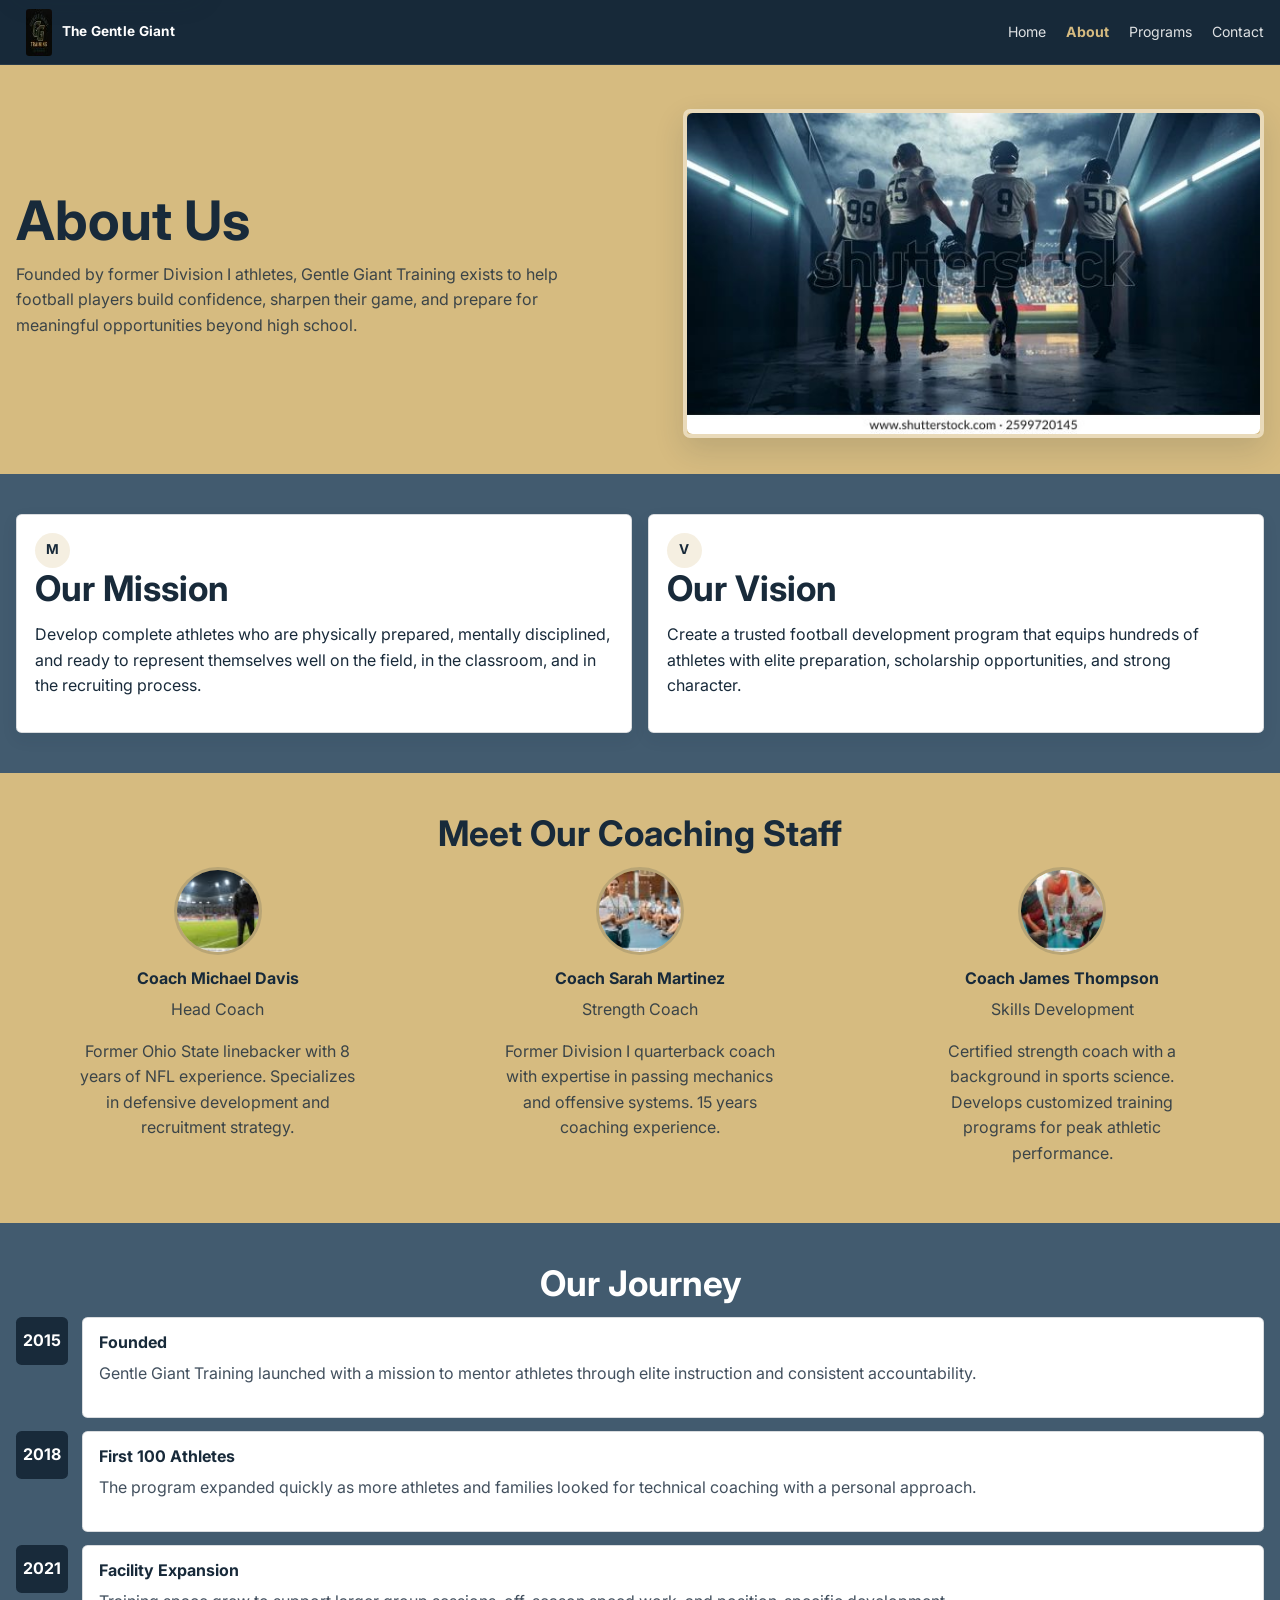
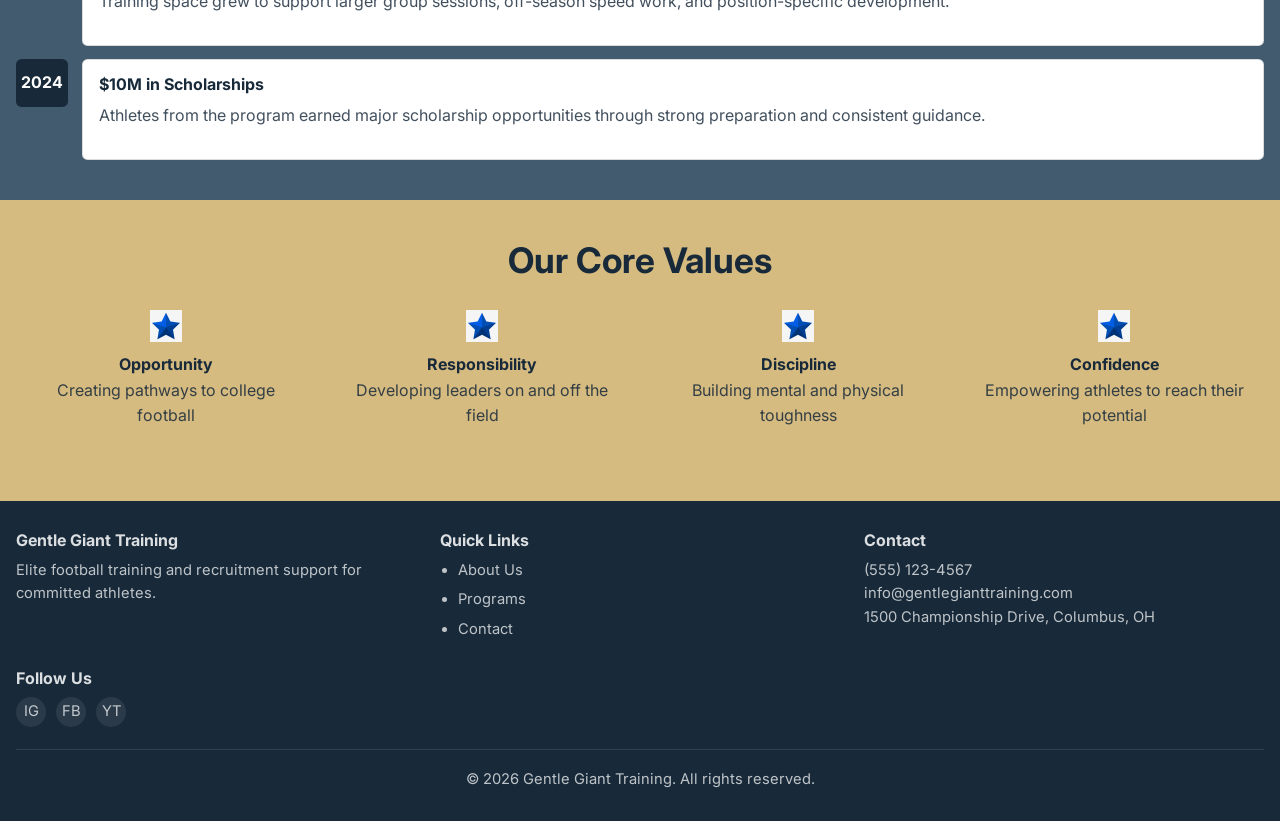
==== commit 7b3433d3: "adds any comment I can think of adding" ====
--- a/about.html
+++ b/about.html
@@ -11,7 +11,10 @@
   <link rel="stylesheet" href="css/main.css">
 </head>
 <body>
+  <!-- This skip link is here so keyboard users do not have to tab through the whole menu. -->
   <a class="skip-link" href="#main-content">Skip to main content</a>
+
+  <!-- This header is the same main navigation used across the website. -->
   <header class="site-header">
     <div class="header-inner">
       <a class="brand" href="index.html" aria-label="Gentle Giant Training home">
@@ -36,6 +39,7 @@
   </header>
 
   <main id="main-content">
+    <!-- This hero uses the same text-and-image layout as the other main pages. -->
     <section class="hero">
       <div class="container hero-grid">
         <div class="reveal">
@@ -44,6 +48,7 @@
         </div>
         <div class="hero-media reveal">
           <picture>
+            <!-- These image sizes help the browser load a better file for the screen size. -->
             <source media="(max-width: 480px)" srcset="images/about-us-hero-360.jpg" sizes="calc(100vw - 2rem)">
             <source media="(min-width: 481px)" srcset="images/about-us-hero-360.jpg 360w, images/about-us-hero-600.jpg 600w" sizes="(max-width: 768px) calc(100vw - 2rem), 44vw">
             <img src="images/about-us-hero-600.jpg" width="600" height="336" alt="Football athletes walking toward the field from a tunnel before competition" fetchpriority="high">
@@ -52,6 +57,7 @@
       </div>
     </section>
 
+    <!-- These cards explain the purpose of the business. -->
     <section class="section band-dark">
       <div class="container card-grid two-up">
         <article class="card reveal">
@@ -67,6 +73,7 @@
       </div>
     </section>
 
+    <!-- This is the coach section with responsive images for each coach. -->
     <section class="section band-accent">
       <div class="container">
         <div class="section-centered reveal">
@@ -104,6 +111,7 @@
       </div>
     </section>
 
+    <!-- This timeline shows the history in order from oldest to newest. -->
     <section class="section band-dark">
       <div class="container">
         <div class="section-centered reveal">
@@ -142,6 +150,7 @@
       </div>
     </section>
 
+    <!-- The blue stars are decorative icons for each core value. -->
     <section class="section band-accent">
       <div class="container">
         <div class="section-centered reveal">
@@ -185,6 +194,7 @@
     </section>
   </main>
 
+  <!-- This footer repeats useful links so visitors do not need to scroll back up. -->
   <footer class="footer section-tight">
     <div class="container footer-grid four-up">
       <section>
--- a/css/main.css
+++ b/css/main.css
@@ -1,4 +1,5 @@
 :root {
+  /* I put the main site colours here so they are easier to reuse. */
   --primary: #182A3A;
   --secondary: #425B6F;
   --accent: #D6BB80;
@@ -15,6 +16,7 @@
 *,
 *::before,
 *::after {
+  /* This makes padding and borders easier to work with. */
   box-sizing: border-box;
 }
 
@@ -23,6 +25,7 @@
 }
 
 body {
+  /* This sets up the main font and base page colours. */
   margin: 0;
   font-family: "Inter", sans-serif;
   background: var(--primary);
@@ -31,11 +34,13 @@
 }
 
 img {
+  /* This keeps images from overflowing their containers. */
   display: block;
   max-width: 100%;
 }
 
 picture {
+  /* This lets picture tags act like the image inside them in most places. */
   display: contents;
 }
 
@@ -55,11 +60,13 @@
 }
 
 :focus-visible {
+  /* This makes keyboard focus easier to see. */
   outline: 3px solid var(--accent-dark);
   outline-offset: 3px;
 }
 
 .visually-hidden {
+  /* This hides text visually but still lets screen readers read it. */
   position: absolute;
   width: 1px;
   height: 1px;
@@ -72,6 +79,7 @@
 }
 
 .skip-link {
+  /* The skip link is hidden until it gets keyboard focus. */
   position: absolute;
   left: 1rem;
   top: -4rem;
@@ -89,6 +97,7 @@
 }
 
 .site-header {
+  /* This keeps the menu at the top while scrolling. */
   position: sticky;
   top: 0;
   z-index: 20;
@@ -98,6 +107,7 @@
 
 .header-inner,
 .container {
+  /* This gives the content a max width and keeps it centered. */
   width: var(--container);
   margin: 0 auto;
 }
@@ -127,6 +137,7 @@
 }
 
 .menu-toggle {
+  /* This is the mobile menu button. */
   display: inline-flex;
   align-items: center;
   justify-content: center;
@@ -166,6 +177,7 @@
 }
 
 .site-nav {
+  /* On small screens the menu starts hidden and opens with JavaScript. */
   position: absolute;
   top: calc(100% + 1px);
   left: 0;
@@ -201,10 +213,12 @@
 .hero,
 .hero-banner,
 .band-accent {
+  /* Gold sections use the accent colour from the palette. */
   background: var(--accent);
 }
 
 .band-dark {
+  /* Dark sections use the blue-gray colour. */
   background: var(--secondary);
   color: var(--white);
 }
@@ -228,10 +242,12 @@
 }
 
 .hero {
+  /* This is the main top section spacing. */
   padding: 2.75rem 0 2.25rem;
 }
 
 .hero-grid {
+  /* This stacks on mobile and becomes two columns on desktop. */
   display: grid;
   gap: 1.5rem;
   align-items: center;
@@ -323,6 +339,7 @@
 }
 
 .button {
+  /* This is the main button style used across the site. */
   display: inline-flex;
   align-items: center;
   justify-content: center;
@@ -357,11 +374,13 @@
 }
 
 .card-grid {
+  /* This grid is reused for card layouts. */
   display: grid;
   gap: 1rem;
 }
 
 .card {
+  /* Cards stay white so they stand out on both gold and dark sections. */
   background: var(--white);
   border: 1px solid var(--border);
   border-radius: var(--radius);
@@ -427,6 +446,7 @@
 
 .hero-media img,
 .image-panel img {
+  /* This makes the images crop nicely inside their boxes. */
   width: 100%;
   height: 100%;
   object-fit: cover;
@@ -442,6 +462,7 @@
 }
 
 .program-visual {
+  /* This controls the wide field image on the Programs page. */
   max-width: 70rem;
   min-height: clamp(13rem, 32vw, 25rem);
   margin: 0 auto 2rem;
@@ -463,6 +484,7 @@
 }
 
 .coach-grid {
+  /* This grid holds the coach cards. */
   display: grid;
   gap: 1.2rem;
   text-align: center;
@@ -493,6 +515,7 @@
 }
 
 .timeline {
+  /* This is the stacked timeline on the About page. */
   display: grid;
   gap: 0.8rem;
 }
@@ -524,6 +547,7 @@
 }
 
 .values-grid {
+  /* This grid holds the values and the blue star icons. */
   display: grid;
   gap: 1rem;
   text-align: center;
@@ -561,6 +585,7 @@
 }
 
 .pricing-grid {
+  /* This grid holds the pricing cards. */
   display: grid;
   gap: 1rem;
 }
@@ -592,6 +617,7 @@
 }
 
 .form-grid {
+  /* This keeps the form fields spaced out evenly. */
   display: grid;
   gap: 0.9rem;
 }
@@ -654,6 +680,7 @@
 }
 
 .faq-list {
+  /* The FAQ items stack with a small gap. */
   display: grid;
   gap: 0.6rem;
 }
@@ -721,6 +748,7 @@
 }
 
 .footer-grid {
+  /* This lays out the footer columns. */
   display: grid;
   gap: 1.5rem;
 }
@@ -761,6 +789,7 @@
 }
 
 .reveal {
+  /* This is the starting state before the scroll animation shows the item. */
   opacity: 0;
   transform: translateY(20px);
   transition: opacity 400ms ease, transform 400ms ease;
@@ -772,6 +801,7 @@
 }
 
 @media (prefers-reduced-motion: reduce) {
+  /* This turns off animations for people who prefer less motion. */
   html {
     scroll-behavior: auto;
   }
@@ -790,6 +820,7 @@
 }
 
 @media (min-width: 480px) {
+  /* Tablet-sized screens start getting two-column sections. */
   .card-grid.two-up,
   .stats,
   .values-grid,
@@ -805,6 +836,7 @@
 }
 
 @media (min-width: 769px) {
+  /* Desktop screens get the full navigation and wider grids. */
   .menu-toggle {
     display: none;
   }
@@ -862,6 +894,7 @@
 }
 
 @media (max-width: 479px) {
+  /* These rules make tiny screens a bit more comfortable. */
   .header-inner,
   .container {
     width: min(100% - 1rem, 40rem);
